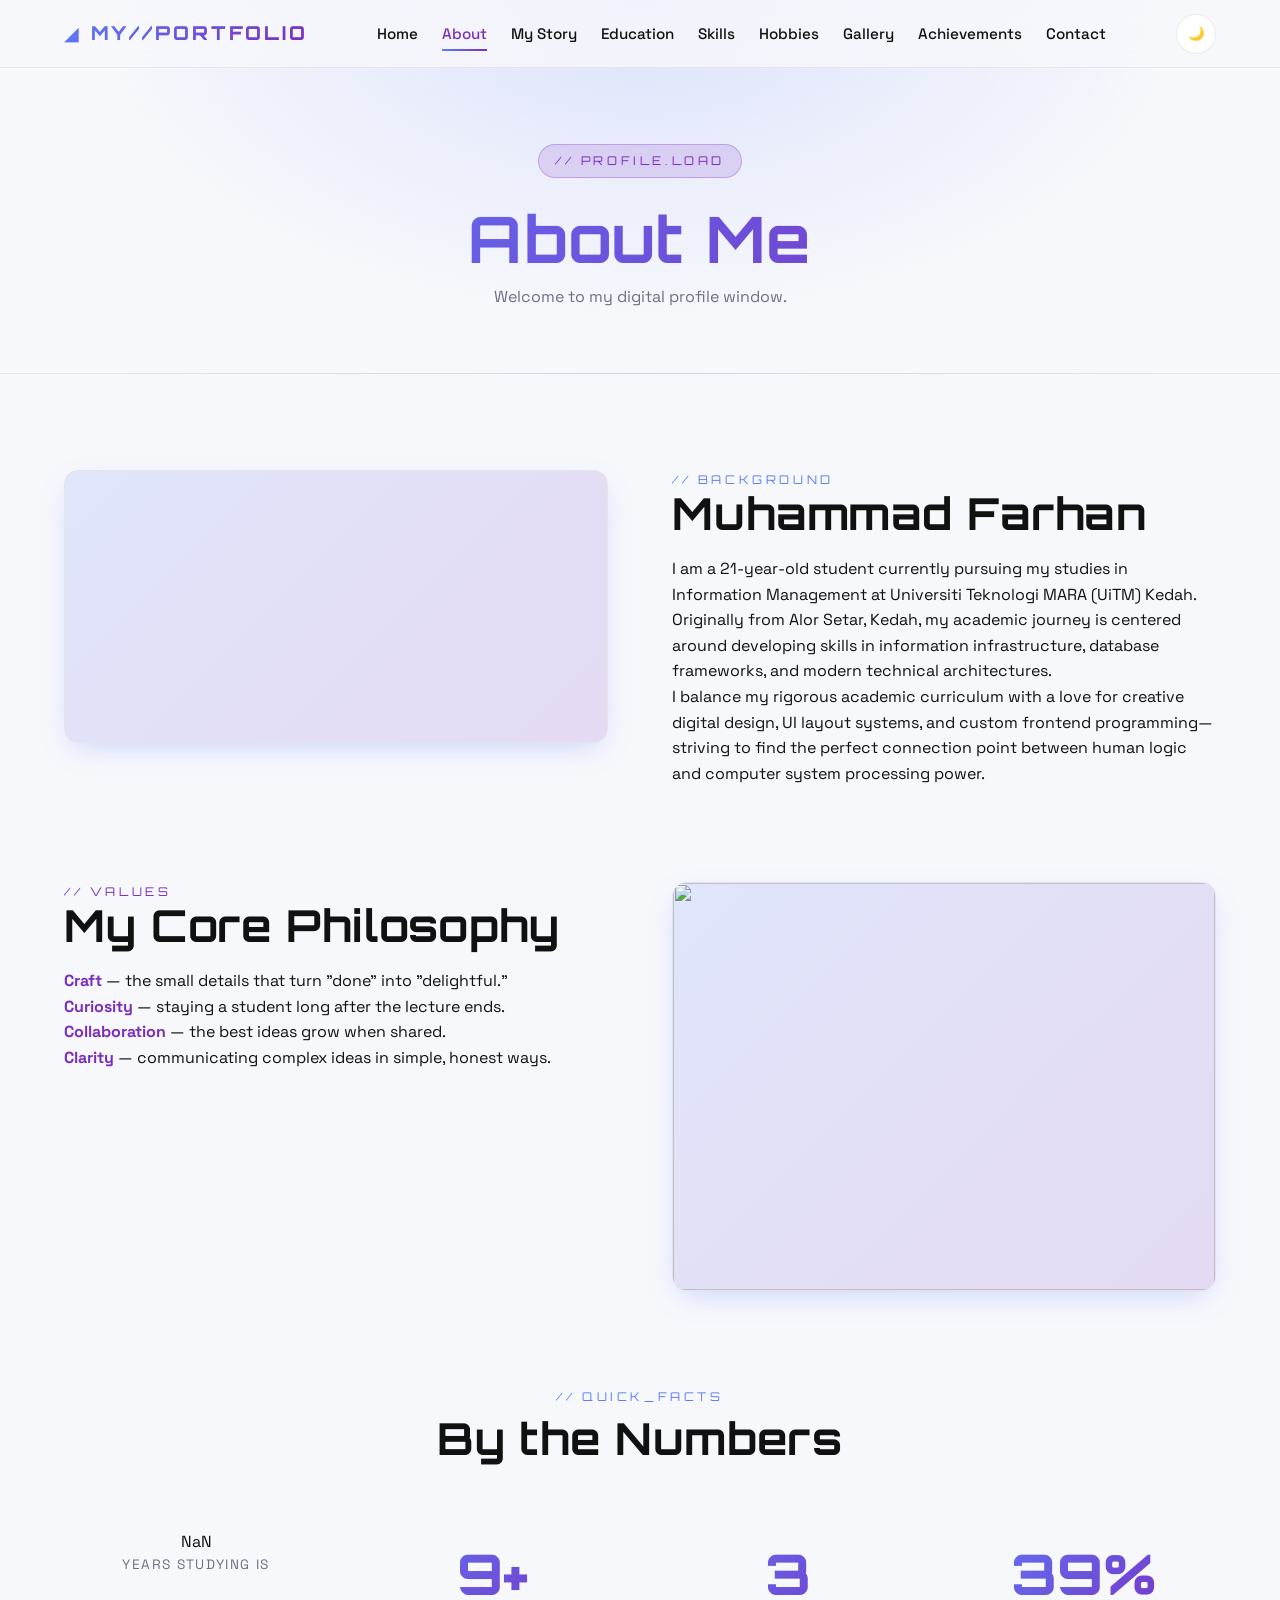
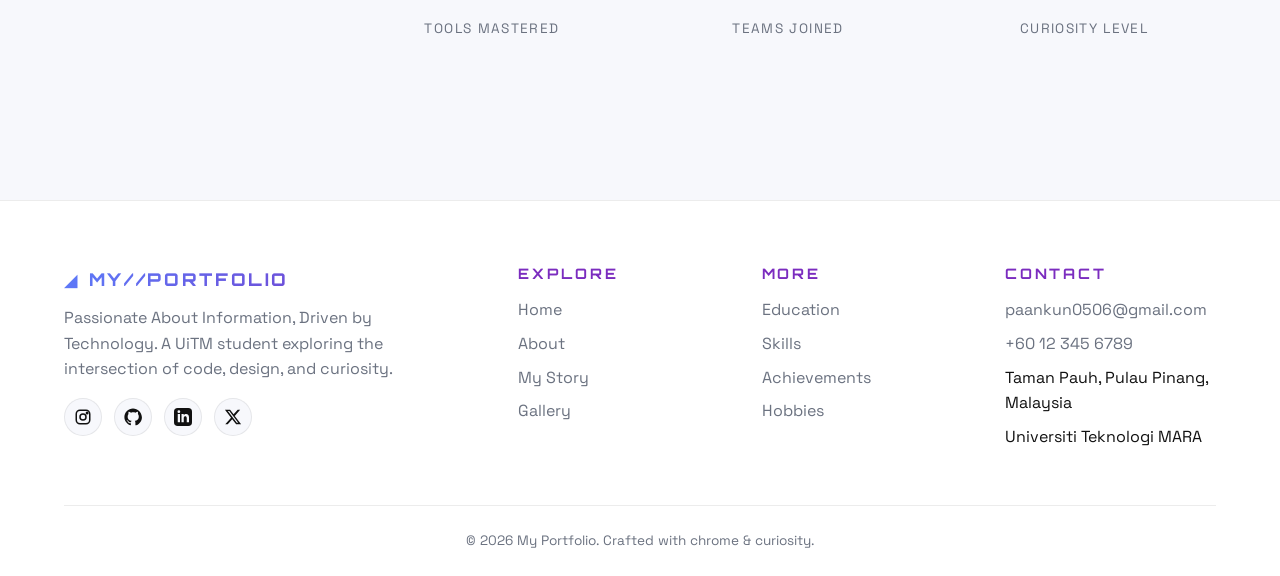
==== about.html @ 1eede8ad "Add files via upload update" ====
<!DOCTYPE html>
<html lang="en">
<head>
  <meta charset="UTF-8" />
  <meta name="viewport" content="width=device-width, initial-scale=1.0" />
  <meta name="description" content="About me — UiTM Information Systems student and creative technologist." />
  <meta property="og:title" content="About — My Portfolio" />
  <meta property="og:description" content="Learn more about my background, philosophy, and what drives me." />
  <title>About Me — My Portfolio</title>
  <link rel="preconnect" href="https://fonts.googleapis.com" />
  <link rel="preconnect" href="https://fonts.gstatic.com" crossorigin />
  <link href="https://fonts.googleapis.com/css2?family=Orbitron:wght@500;700;800&family=Space+Grotesk:wght@300;400;500;600;700&display=swap" rel="stylesheet" />
  <link rel="stylesheet" href="assets/styles.css" />
  <script defer src="assets/partials.js"></script>
  <script defer src="assets/script.js"></script>
</head>
<body>
  <div id="nav-mount"></div>

  <main>
    <header class="page-hero">
      <div class="hero-eyebrow reveal">// PROFILE.LOAD</div>
      <h1 class="glitch reveal" data-delay="100">About Me</h1>
      <p class="reveal" data-delay="200">Welcome to my digital profile window.</p>
    </header>

    <section>
      <div class="container">
        <div class="split">
          <div class="split-media reveal chrome-sweep">
            <video id="local-video" autoplay muted loop playsinline poster="https://picsum.photos/seed/y2kabout/600/400" style="width:100%; height:100%; object-fit:cover; display:block;">
              <source src="C:\Users\Farhan\Downloads\paan portfolio\photo\WhatsApp Video 2026-06-11 at 4.48.55 PM.mp4" />
              Your browser does not support the video tag.
            </video>
          </div>
          
          <div class="split-body reveal" data-delay="150">
            <div class="eyebrow" style="color:var(--accent-1); font-family:var(--font-head); letter-spacing:0.3em; font-size:0.75rem">// BACKGROUND</div>
            <h2>Muhammad Farhan</h2>
            <p>I am a 21-year-old student currently pursuing my studies in Information Management at Universiti Teknologi MARA (UiTM) Kedah. Originally from Alor Setar, Kedah, my academic journey is centered around developing skills in information infrastructure, database frameworks, and modern technical architectures.</p>
            <p>I balance my rigorous academic curriculum with a love for creative digital design, UI layout systems, and custom frontend programming—striving to find the perfect connection point between human logic and computer system processing power.</p>
          </div>
        </div>
      </div>
    </section>

    <section style="padding-top:0">
      <div class="container">
        <div class="split reverse">
          <div class="split-media reveal chrome-sweep">
            <img src="C:\Users\Farhan\Downloads\paan portfolio\photo\WhatsApp Image 2026-06-11 at 1.41.44 AM.jpeg" />
          </div>
          <div class="split-body reveal" data-delay="150">
            <div class="eyebrow" style="color:var(--accent-2); font-family:var(--font-head); letter-spacing:0.3em; font-size:0.75rem">// VALUES</div>
            <h2>My Core Philosophy</h2>
            <p><strong style="color:var(--accent-2)">Craft</strong> — the small details that turn "done" into "delightful."</p>
            <p><strong style="color:var(--accent-2)">Curiosity</strong> — staying a student long after the lecture ends.</p>
            <p><strong style="color:var(--accent-2)">Collaboration</strong> — the best ideas grow when shared.</p>
            <p><strong style="color:var(--accent-2)">Clarity</strong> — communicating complex ideas in simple, honest ways.</p>
          </div>
        </div>
      </div>
    </section>

    <section style="padding-top:0">
      <div class="container">
        <div class="section-head reveal">
          <div class="eyebrow">// QUICK_FACTS</div>
          <h2 class="chrome-sweep">By the Numbers</h2>
        </div>
        <div class="stats">
          <div class="reveal"><div class=\"stat-num\" data-count=\"3\">0</div><div class="stat-label">Years Studying IS</div></div>
          <div class="reveal" data-delay="100"><div class="stat-num" data-count="25" data-suffix="+">0</div><div class="stat-label">Tools Mastered</div></div>
          <div class="reveal" data-delay="200"><div class="stat-num" data-count="8">0</div><div class="stat-label">Teams Joined</div></div>
          <div class="reveal" data-delay="300"><div class="stat-num" data-count="100" data-suffix="%">0</div><div class="stat-label">Curiosity Level</div></div>
        </div>
      </div>
    </section>
  </main>

  <div id="footer-mount"></div>

  <script>
    document.addEventListener("DOMContentLoaded", function() {
      var video = document.getElementById('local-video');
      if (video) {
        var observer = new IntersectionObserver(function(entries) {
          entries.forEach(function(entry) {
            if (entry.isIntersecting) {
              video.play().catch(function(error) {
                console.log("Autoplay was prevented:", error);
              });
            } else {
              video.pause();
            }
          });
        }, { threshold: 0.1 });
        observer.observe(video);
      }
    });
  </script>
</body>
</html>
---- assets/styles.css ----
/* =========================================================
   Y2K Retro Future Portfolio — Global Styles
   ========================================================= */
:root {
  --primary: #D9D9D9;       /* Chrome Silver */
  --accent-1: #5C7CFA;      /* Electric Blue */
  --accent-2: #7B2CBF;      /* Future Purple */
  --bg: #F7F8FC;
  --text: #111111;
  --secondary: #A8B2D1;
  --muted: #6b7280;
  --card: #ffffff;
  --border: rgba(17,17,17,0.08);
  --chrome: linear-gradient(180deg, #ffffff 0%, #D9D9D9 45%, #A8B2D1 55%, #ffffff 100%);
  --grad-accent: linear-gradient(135deg, #5C7CFA 0%, #7B2CBF 100%);
  --shadow-soft: 0 10px 30px -10px rgba(92,124,250,0.35);
  --shadow-glow: 0 0 40px rgba(123,44,191,0.35);
  --radius: 14px;
  --container: 1200px;
  --font-head: 'Orbitron', 'Space Grotesk', system-ui, sans-serif;
  --font-body: 'Space Grotesk', system-ui, sans-serif;
}

[data-theme="dark"] {
  --bg: #0a0b14;
  --text: #f3f4ff;
  --card: #131524;
  --primary: #2a2d44;
  --secondary: #4a5283;
  --muted: #9aa3c7;
  --border: rgba(255,255,255,0.08);
  --chrome: linear-gradient(180deg, #2a2d44 0%, #4a5283 50%, #2a2d44 100%);
  --shadow-soft: 0 10px 30px -10px rgba(92,124,250,0.5);
}

* { box-sizing: border-box; margin: 0; padding: 0; }
html { scroll-behavior: smooth; }
body {
  font-family: var(--font-body);
  background: var(--bg);
  color: var(--text);
  line-height: 1.6;
  overflow-x: hidden;
  transition: background 0.3s ease, color 0.3s ease;
}

h1, h2, h3, h4 { font-family: var(--font-head); letter-spacing: 0.02em; line-height: 1.15; }
h1 { font-size: clamp(2rem, 5vw, 4rem); }
h2 { font-size: clamp(1.75rem, 4vw, 2.75rem); margin-bottom: 1rem; }
h3 { font-size: 1.35rem; margin-bottom: 0.5rem; }
p { color: var(--text); }
a { color: var(--accent-1); text-decoration: none; transition: color 0.2s; }
a:hover { color: var(--accent-2); }
img { max-width: 100%; display: block; }

.container { max-width: var(--container); margin: 0 auto; padding: 0 1.5rem; }

/* ============ Preloader ============ */
.preloader {
  position: fixed; inset: 0; background: var(--bg); z-index: 9999;
  display: grid; place-items: center; transition: opacity 0.6s ease, visibility 0.6s ease;
}
.preloader.hidden { opacity: 0; visibility: hidden; }
.loader-ring {
  width: 80px; height: 80px; border-radius: 50%;
  border: 4px solid var(--primary);
  border-top-color: var(--accent-2);
  border-right-color: var(--accent-1);
  animation: spin 1s linear infinite;
  box-shadow: var(--shadow-glow);
}
.loader-text {
  position: absolute; margin-top: 140px;
  font-family: var(--font-head); letter-spacing: 0.3em;
  color: var(--accent-2); font-size: 0.85rem;
  animation: pulse 1.4s ease-in-out infinite;
}
@keyframes spin { to { transform: rotate(360deg); } }
@keyframes pulse { 50% { opacity: 0.4; } }

/* ============ Navigation ============ */
.navbar {
  position: fixed; top: 0; left: 0; right: 0; z-index: 100;
  background: color-mix(in srgb, var(--bg) 80%, transparent);
  backdrop-filter: blur(14px);
  border-bottom: 1px solid var(--border);
  transition: all 0.3s ease;
}
.nav-inner {
  max-width: var(--container); margin: 0 auto;
  display: flex; align-items: center; justify-content: space-between;
  padding: 0.85rem 1.5rem;
}
.brand {
  font-family: var(--font-head); font-weight: 800; font-size: 1.2rem;
  letter-spacing: 0.15em; text-transform: uppercase;
  background: var(--grad-accent); -webkit-background-clip: text;
  background-clip: text; color: transparent;
}
.nav-links { display: flex; gap: 1.5rem; list-style: none; align-items: center; }
.nav-links a {
  color: var(--text); font-weight: 500; font-size: 0.95rem;
  position: relative; padding: 0.25rem 0;
}
.nav-links a::after {
  content: ''; position: absolute; bottom: -4px; left: 0;
  width: 0; height: 2px; background: var(--grad-accent);
  transition: width 0.3s ease;
}
.nav-links a:hover::after, .nav-links a.active::after { width: 100%; }
.nav-links a.active { color: var(--accent-2); }

.nav-tools { display: flex; gap: 0.5rem; align-items: center; }
.theme-toggle, .hamburger {
  background: var(--card); border: 1px solid var(--border);
  width: 40px; height: 40px; border-radius: 50%;
  display: grid; place-items: center; cursor: pointer;
  color: var(--text); transition: all 0.2s;
}
.theme-toggle:hover { box-shadow: var(--shadow-soft); transform: translateY(-2px); }
.hamburger { display: none; }
.hamburger span {
  display: block; width: 20px; height: 2px; background: var(--text);
  margin: 3px 0; transition: 0.3s;
}
.hamburger.open span:nth-child(1) { transform: rotate(45deg) translate(4px, 5px); }
.hamburger.open span:nth-child(2) { opacity: 0; }
.hamburger.open span:nth-child(3) { transform: rotate(-45deg) translate(4px, -5px); }

@media (max-width: 860px) {
  .hamburger { display: block; }
  .nav-links {
    position: fixed; top: 64px; right: 0; bottom: 0; width: 75%; max-width: 320px;
    flex-direction: column; align-items: flex-start; padding: 2rem 1.5rem;
    background: var(--card); border-left: 1px solid var(--border);
    transform: translateX(100%); transition: transform 0.35s ease;
  }
  .nav-links.open { transform: translateX(0); }
}

/* ============ Buttons ============ */
.btn {
  display: inline-flex; align-items: center; gap: 0.5rem;
  padding: 0.85rem 1.6rem; border-radius: 999px;
  font-family: var(--font-head); font-weight: 600; font-size: 0.9rem;
  letter-spacing: 0.1em; text-transform: uppercase; cursor: pointer;
  border: none; transition: all 0.25s ease; text-decoration: none;
}
.btn-primary {
  background: var(--grad-accent); color: #fff;
  box-shadow: var(--shadow-soft);
}
.btn-primary:hover { transform: translateY(-3px); box-shadow: var(--shadow-glow); color: #fff; }
.btn-ghost {
  background: transparent; color: var(--text);
  border: 1px solid var(--secondary);
}
.btn-ghost:hover { border-color: var(--accent-2); color: var(--accent-2); }

/* ============ Hero ============ */
.hero {
  position: relative; min-height: 100vh; display: grid; place-items: center;
  overflow: hidden; padding: 6rem 1.5rem 3rem;
}
.hero-bg {
  position: absolute; inset: 0; z-index: 0; overflow: hidden;
  background: radial-gradient(ellipse at top, rgba(92,124,250,0.25), transparent 60%),
              radial-gradient(ellipse at bottom, rgba(123,44,191,0.25), transparent 60%),
              var(--bg);
}
.hero-bg video {
  width: 100%; height: 100%; object-fit: cover; opacity: 0.45;
  mix-blend-mode: luminosity;
}
.hero-bg::after {
  content: ''; position: absolute; inset: 0;
  background:
    repeating-linear-gradient(0deg, rgba(255,255,255,0.03) 0 1px, transparent 1px 3px),
    linear-gradient(180deg, transparent 60%, var(--bg) 100%);
  pointer-events: none;
}
.hero-content {
  position: relative; z-index: 1; text-align: center; max-width: 900px;
}
.hero-eyebrow {
  display: inline-block; padding: 0.4rem 1rem; border-radius: 999px;
  background: color-mix(in srgb, var(--accent-2) 15%, transparent);
  color: var(--accent-2); font-family: var(--font-head);
  letter-spacing: 0.3em; font-size: 0.75rem; text-transform: uppercase;
  border: 1px solid color-mix(in srgb, var(--accent-2) 30%, transparent);
  margin-bottom: 1.5rem;
}
.hero h1 {
  background: linear-gradient(180deg, var(--text) 0%, var(--accent-2) 100%);
  -webkit-background-clip: text; background-clip: text; color: transparent;
  margin-bottom: 1rem;
}
.hero .tagline {
  font-size: clamp(1rem, 2vw, 1.25rem); color: var(--muted);
  margin-bottom: 2rem;
}
.hero-cta { display: flex; gap: 1rem; justify-content: center; flex-wrap: wrap; }

/* ============ Sections ============ */
section { padding: 6rem 0; }
.section-head { text-align: center; margin-bottom: 4rem; }
.section-head .eyebrow {
  font-family: var(--font-head); letter-spacing: 0.3em; font-size: 0.75rem;
  text-transform: uppercase; color: var(--accent-1); margin-bottom: 0.5rem;
}
.section-head p { color: var(--muted); max-width: 640px; margin: 0.5rem auto 0; }

/* Alternating split sections */
.split {
  display: grid; grid-template-columns: 1fr 1fr; gap: 4rem; align-items: center;
}
.split.reverse { direction: rtl; }
.split.reverse > * { direction: ltr; }
.split + .split { margin-top: 6rem; }
.split-media {
  border-radius: var(--radius); overflow: hidden;
  border: 1px solid var(--border); box-shadow: var(--shadow-soft);
  position: relative;
}
.split-media::before {
  content: ''; position: absolute; inset: 0; pointer-events: none;
  background: linear-gradient(135deg, rgba(92,124,250,0.15), rgba(123,44,191,0.15));
  mix-blend-mode: overlay;
}
.split-media img { width: 100%; height: 100%; object-fit: cover; aspect-ratio: 4/3; }

/* Native Local HTML5 Video Formatting Rules */
.split-media video {
  width: 100%;
  height: 100%;
  object-fit: cover;
  display: block;
}

@media (max-width: 800px) {
  .split { grid-template-columns: 1fr; gap: 2rem; }
}
@media (min-width: 801px) {
  .split { align-items: flex-start; } /* Smooth alignment tracking alongside portrait heights */
}

/* ============ Cards ============ */
.cards {
  display: grid; grid-template-columns: repeat(auto-fit, minmax(260px, 1fr));
  gap: 1.5rem;
}
.card {
  background: var(--card); border: 1px solid var(--border);
  border-radius: var(--radius); padding: 1.75rem;
  transition: transform 0.3s, box-shadow 0.3s, border-color 0.3s;
  position: relative; overflow: hidden;
}
.card::before {
  content: ''; position: absolute; top: 0; left: 0; right: 0; height: 3px;
  background: var(--grad-accent); opacity: 0; transition: opacity 0.3s;
}
.card:hover { transform: translateY(-6px); box-shadow: var(--shadow-soft); border-color: transparent; }
.card:hover::before { opacity: 1; }
.card-icon {
  width: 48px; height: 48px; border-radius: 12px;
  background: var(--grad-accent); display: grid; place-items: center;
  color: #fff; margin-bottom: 1rem; font-family: var(--font-head); font-weight: 700;
}
.card h3 { margin-bottom: 0.5rem; }
.card p { color: var(--muted); font-size: 0.95rem; }

/* ============ Skill bars ============ */
.skill-row { margin-bottom: 1.25rem; }
.skill-label { display: flex; justify-content: space-between; margin-bottom: 0.4rem; font-weight: 600; }
.skill-bar { height: 10px; background: var(--primary); border-radius: 999px; overflow: hidden; }
.skill-fill {
  height: 100%; background: var(--grad-accent); width: 0;
  transition: width 1.2s cubic-bezier(0.2, 0.8, 0.2, 1);
}

/* ============ Stats ============ */
.stats {
  display: grid; grid-template-columns: repeat(auto-fit, minmax(180px, 1fr));
  gap: 2rem; text-align: center;
}
.stat-num {
  font-family: var(--font-head); font-size: clamp(2.5rem, 5vw, 3.5rem);
  background: var(--grad-accent); -webkit-background-clip: text;
  background-clip: text; color: transparent; font-weight: 800;
}
.stat-label { color: var(--muted); letter-spacing: 0.1em; font-size: 0.85rem; text-transform: uppercase; }

/* ============ Gallery ============ */
.gallery-grid {
  display: grid; grid-template-columns: repeat(auto-fit, minmax(240px, 1fr));
  gap: 1rem;
}
.gallery-item {
  position: relative; overflow: hidden; border-radius: var(--radius);
  aspect-ratio: 1; cursor: pointer; border: 1px solid var(--border);
}
.gallery-item img { width: 100%; height: 100%; object-fit: cover; transition: transform 0.5s ease; }
.gallery-item::after {
  content: ''; position: absolute; inset: 0;
  background: linear-gradient(180deg, transparent 50%, rgba(123,44,191,0.6));
  opacity: 0; transition: opacity 0.3s;
}
.gallery-item:hover img { transform: scale(1.08); }
.gallery-item:hover::after { opacity: 1; }

/* Lightbox */
.lightbox {
  position: fixed; inset: 0; background: rgba(0,0,0,0.92); z-index: 1000;
  display: none; place-items: center; padding: 2rem;
}
.lightbox.open { display: grid; }
.lightbox img { max-width: 90vw; max-height: 85vh; border-radius: 12px; box-shadow: var(--shadow-glow); }
.lightbox-close {
  position: absolute; top: 1.5rem; right: 1.5rem;
  background: var(--accent-2); color: #fff; border: none; cursor: pointer;
  width: 44px; height: 44px; border-radius: 50%; font-size: 1.2rem;
}

/* ============ Carousel ============ */
.carousel {
  position: relative; overflow: hidden; border-radius: var(--radius);
  border: 1px solid var(--border); background: var(--card);
}
.carousel-track { display: flex; transition: transform 0.6s cubic-bezier(0.2,0.8,0.2,1); }
.carousel-slide {
  min-width: 100%; padding: 3rem 2rem; text-align: center;
}
.carousel-slide blockquote {
  font-size: 1.15rem; font-style: italic; color: var(--text);
  max-width: 700px; margin: 0 auto 1rem;
}
.carousel-slide cite {
  font-family: var(--font-head); font-style: normal;
  color: var(--accent-2); letter-spacing: 0.1em; font-size: 0.85rem;
}
.carousel-dots { display: flex; justify-content: center; gap: 0.5rem; padding: 1rem 0 1.5rem; }
.carousel-dots button {
  width: 10px; height: 10px; border-radius: 50%; border: none;
  background: var(--primary); cursor: pointer; transition: all 0.3s;
}
.carousel-dots button.active { background: var(--accent-2); width: 28px; border-radius: 999px; }

/* ============ Timeline (Education / Story) ============ */
.timeline { position: relative; padding-left: 2rem; }
.timeline::before {
  content: ''; position: absolute; left: 8px; top: 0; bottom: 0;
  width: 2px; background: var(--grad-accent);
}
.timeline-item { position: relative; padding-bottom: 2.5rem; }
.timeline-item::before {
  content: ''; position: absolute; left: -1.6rem; top: 4px;
  width: 16px; height: 16px; border-radius: 50%;
  background: var(--bg); border: 3px solid var(--accent-2);
  box-shadow: 0 0 0 4px color-mix(in srgb, var(--accent-2) 20%, transparent);
}
.timeline-item h4 { font-family: var(--font-head); margin-bottom: 0.25rem; }
.timeline-item .date { color: var(--accent-1); font-size: 0.85rem; letter-spacing: 0.1em; }
.timeline-item p { color: var(--muted); margin-top: 0.5rem; }

/* ============ Form ============ */
.form { display: grid; gap: 1rem; max-width: 600px; margin: 0 auto; }
.form input, .form textarea {
  width: 100%; padding: 0.9rem 1rem; border-radius: 10px;
  border: 1px solid var(--border); background: var(--card);
  color: var(--text); font-family: var(--font-body); font-size: 1rem;
  transition: border-color 0.2s, box-shadow 0.2s;
}
.form input:focus, .form textarea:focus {
  outline: none; border-color: var(--accent-1);
  box-shadow: 0 0 0 3px color-mix(in srgb, var(--accent-1) 20%, transparent);
}
.form textarea { min-height: 140px; resize: vertical; }

/* ============ Map ============ */
.map-wrap {
  border-radius: var(--radius); overflow: hidden;
  border: 1px solid var(--border); box-shadow: var(--shadow-soft);
}
.map-wrap iframe { width: 100%; height: 360px; border: 0; display: block; }

/* ============ Footer ============ */
.footer {
  background: var(--card); border-top: 1px solid var(--border);
  padding: 4rem 0 1.5rem; margin-top: 4rem;
}
.footer-grid {
  display: grid; grid-template-columns: 2fr 1fr 1fr 1fr; gap: 2rem;
  margin-bottom: 3rem;
}
@media (max-width: 800px) { .footer-grid { grid-template-columns: 1fr 1fr; } }
@media (max-width: 480px) { .footer-grid { grid-template-columns: 1fr; } }
.footer h4 { font-family: var(--font-head); font-size: 0.9rem; letter-spacing: 0.2em; text-transform: uppercase; margin-bottom: 1rem; color: var(--accent-2); }
.footer ul { list-style: none; }
.footer li { margin-bottom: 0.5rem; }
.footer a { color: var(--muted); }
.footer a:hover { color: var(--accent-1); }
.socials { display: flex; gap: 0.75rem; margin-top: 1rem; }
.socials a {
  width: 38px; height: 38px; border-radius: 50%;
  background: var(--bg); border: 1px solid var(--border);
  display: grid; place-items: center; color: var(--text);
  transition: all 0.25s;
}
.socials a:hover { background: var(--grad-accent); color: #fff; transform: translateY(-3px); border-color: transparent; }
.copyright {
  text-align: center; padding-top: 1.5rem;
  border-top: 1px solid var(--border); color: var(--muted); font-size: 0.85rem;
}

/* ============ Back to top ============ */
.back-top {
  position: fixed; bottom: 1.5rem; right: 1.5rem; z-index: 50;
  width: 48px; height: 48px; border-radius: 50%; border: none; cursor: pointer;
  background: var(--grad-accent); color: #fff; box-shadow: var(--shadow-soft);
  display: grid; place-items: center; opacity: 0; visibility: hidden;
  transition: all 0.3s;
}
.back-top.visible { opacity: 1; visibility: visible; }
.back-top:hover { transform: translateY(-4px); box-shadow: var(--shadow-glow); }

/* ============ Reveal / Glitch animations ============ */
.reveal { opacity: 0; transform: translateY(30px); transition: opacity 0.8s ease, transform 0.8s ease; }
.reveal.visible { opacity: 1; transform: translateY(0); }

.glitch { position: relative; }
.glitch.visible { animation: glitchIn 0.7s steps(3, end); }
@keyframes glitchIn {
  0%   { clip-path: inset(40% 0 60% 0); transform: translateX(-6px); opacity: 0.4; }
  25%  { clip-path: inset(10% 0 80% 0); transform: translateX(6px); }
  50%  { clip-path: inset(70% 0 10% 0); transform: translateX(-3px); opacity: 0.8; }
  75%  { clip-path: inset(20% 0 30% 0); transform: translateX(2px); }
  100% { clip-path: inset(0 0 0 0); transform: translateX(0); opacity: 1; }
}

.chrome-sweep { position: relative; overflow: hidden; }
.chrome-sweep::after {
  content: ''; position: absolute; top: 0; left: -75%; width: 50%; height: 100%;
  background: linear-gradient(120deg, transparent, rgba(255,255,255,0.55), transparent);
  transform: skewX(-20deg); pointer-events: none;
}
.chrome-sweep.visible::after { animation: sweep 1.2s ease forwards; }
@keyframes sweep { to { left: 130%; } }

/* Parallax */
.parallax {
  background-attachment: fixed; background-position: center;
  background-size: cover; background-repeat: no-repeat;
}
@media (max-width: 800px) { .parallax { background-attachment: scroll; } }

/* Inner page hero (smaller) */
.page-hero {
  padding: 9rem 1.5rem 4rem; text-align: center;
  background: radial-gradient(ellipse at top, rgba(92,124,250,0.18), transparent 60%), var(--bg);
  border-bottom: 1px solid var(--border);
}
.page-hero h1 {
  background: var(--grad-accent); -webkit-background-clip: text;
  background-clip: text; color: transparent; margin-bottom: 0.5rem;
}
.page-hero p { color: var(--muted); max-width: 640px; margin: 0 auto; }

/* Subtle scanline background overlay for Y2K feel */
.scanlines { position: relative; }
.scanlines::before {
  content: ''; position: absolute; inset: 0; pointer-events: none;
  background: repeating-linear-gradient(0deg, rgba(0,0,0,0.02) 0 2px, transparent 2px 4px);
}

/* Utility */
.text-center { text-align: center; }
.mt-4 { margin-top: 2rem; }
.mb-4 { margin-bottom: 2rem; }
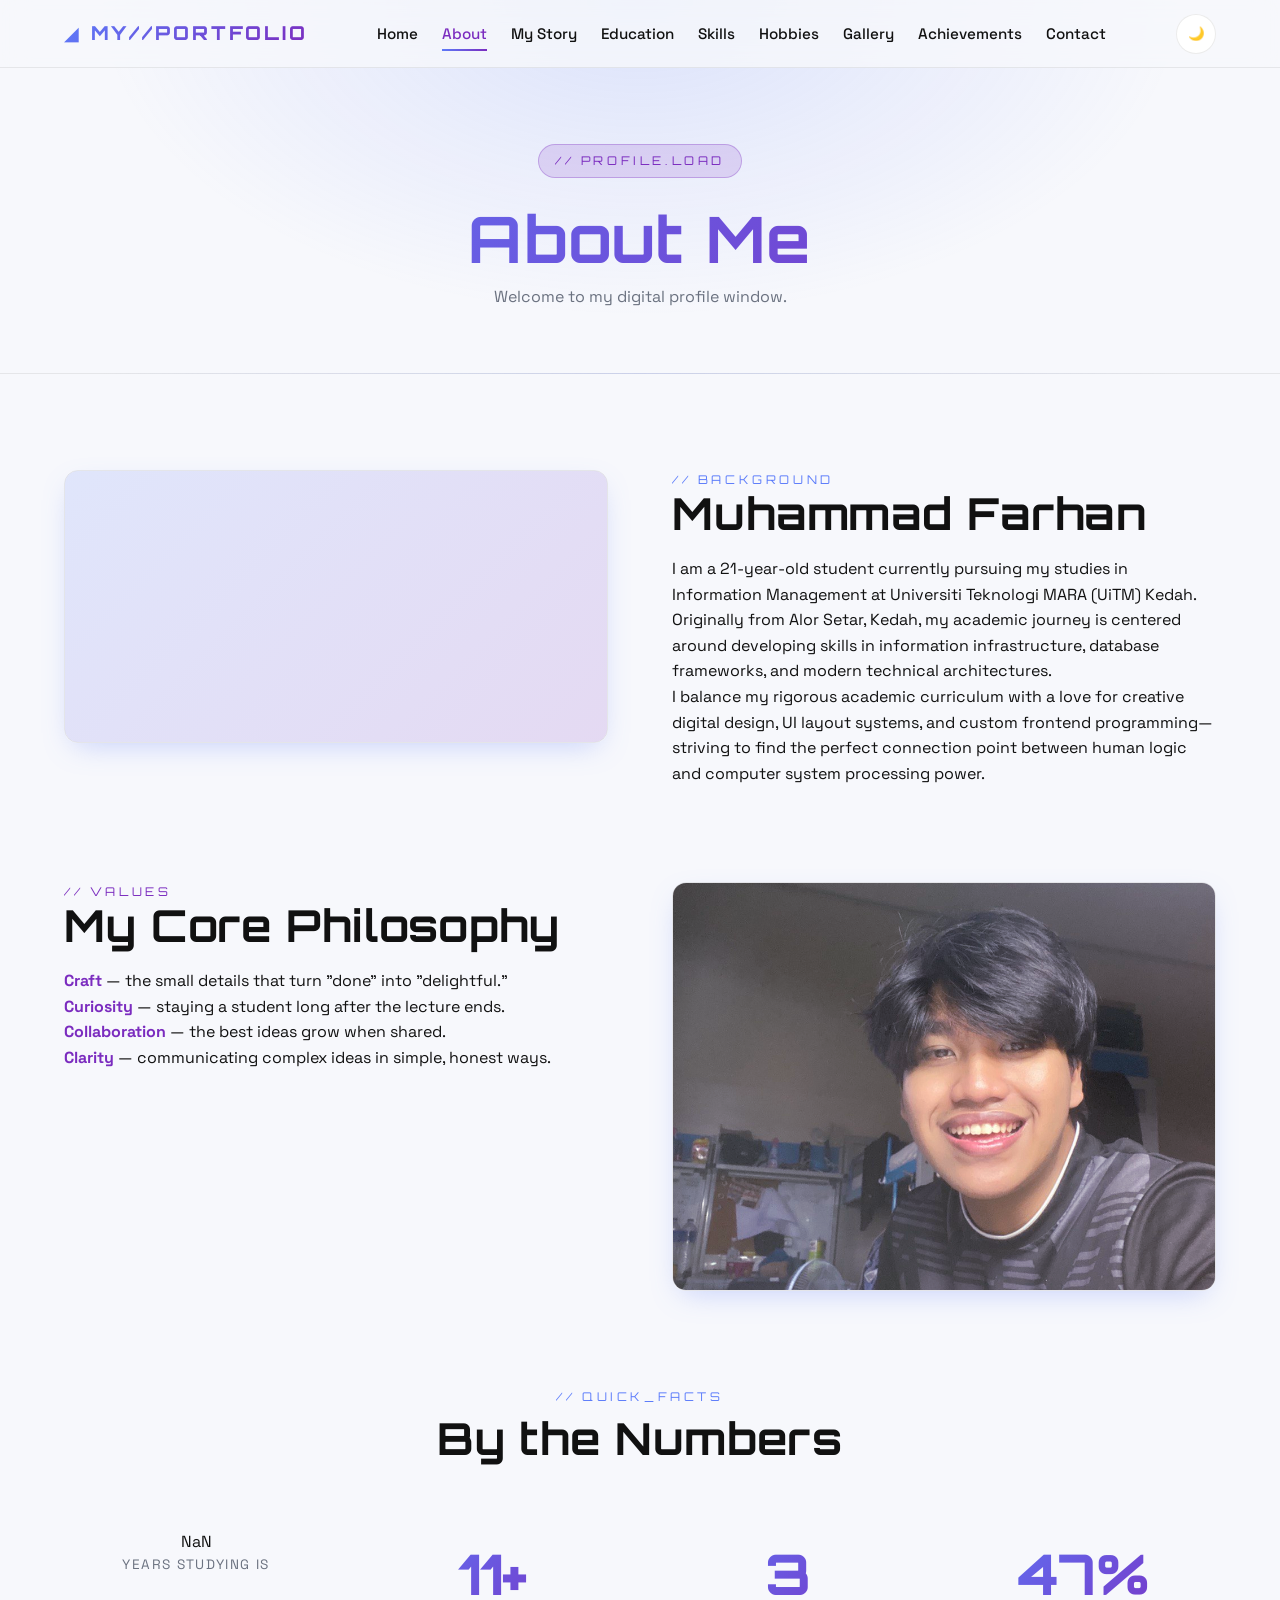
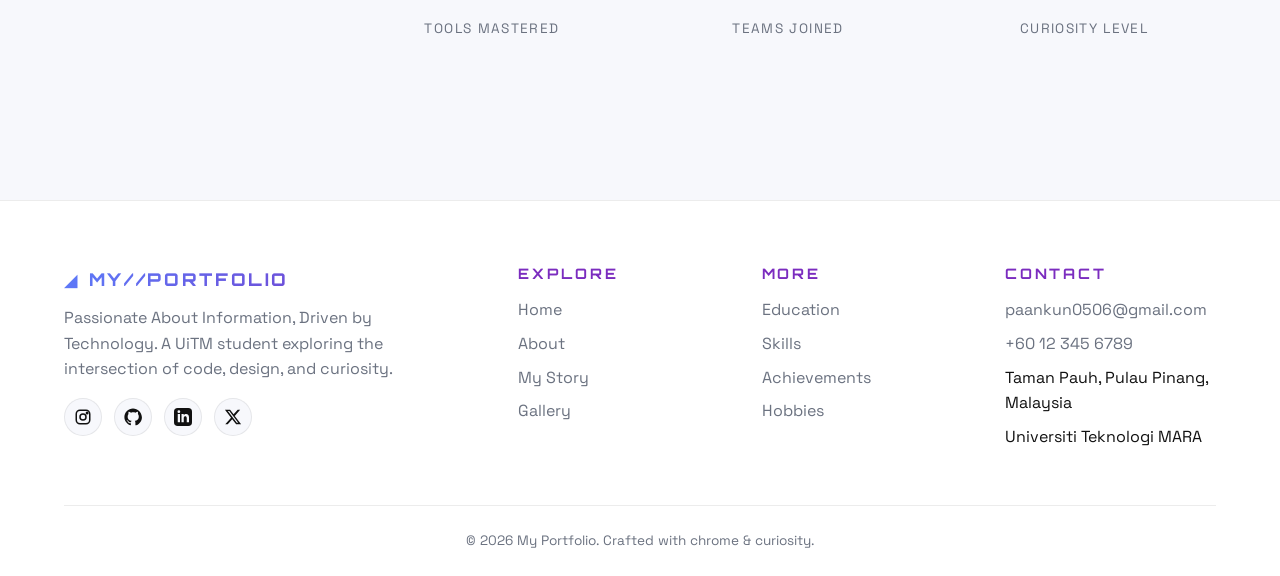
==== commit 1e5be893: "Update about.html" ====
--- a/about.html
+++ b/about.html
@@ -29,7 +29,7 @@
         <div class="split">
           <div class="split-media reveal chrome-sweep">
             <video id="local-video" autoplay muted loop playsinline poster="https://picsum.photos/seed/y2kabout/600/400" style="width:100%; height:100%; object-fit:cover; display:block;">
-              <source src="C:\Users\Farhan\Downloads\paan portfolio\photo\WhatsApp Video 2026-06-11 at 4.48.55 PM.mp4" />
+              <source src=WhatsApp Video 2026-06-11 at 4.48.55 PM.mp4" />
               Your browser does not support the video tag.
             </video>
           </div>
@@ -48,7 +48,7 @@
       <div class="container">
         <div class="split reverse">
           <div class="split-media reveal chrome-sweep">
-            <img src="C:\Users\Farhan\Downloads\paan portfolio\photo\WhatsApp Image 2026-06-11 at 1.41.44 AM.jpeg" />
+            <img src="photo\WhatsApp Image 2026-06-11 at 1.41.44 AM.jpeg" />
           </div>
           <div class="split-body reveal" data-delay="150">
             <div class="eyebrow" style="color:var(--accent-2); font-family:var(--font-head); letter-spacing:0.3em; font-size:0.75rem">// VALUES</div>
@@ -100,4 +100,4 @@
     });
   </script>
 </body>
-</html>+</html>
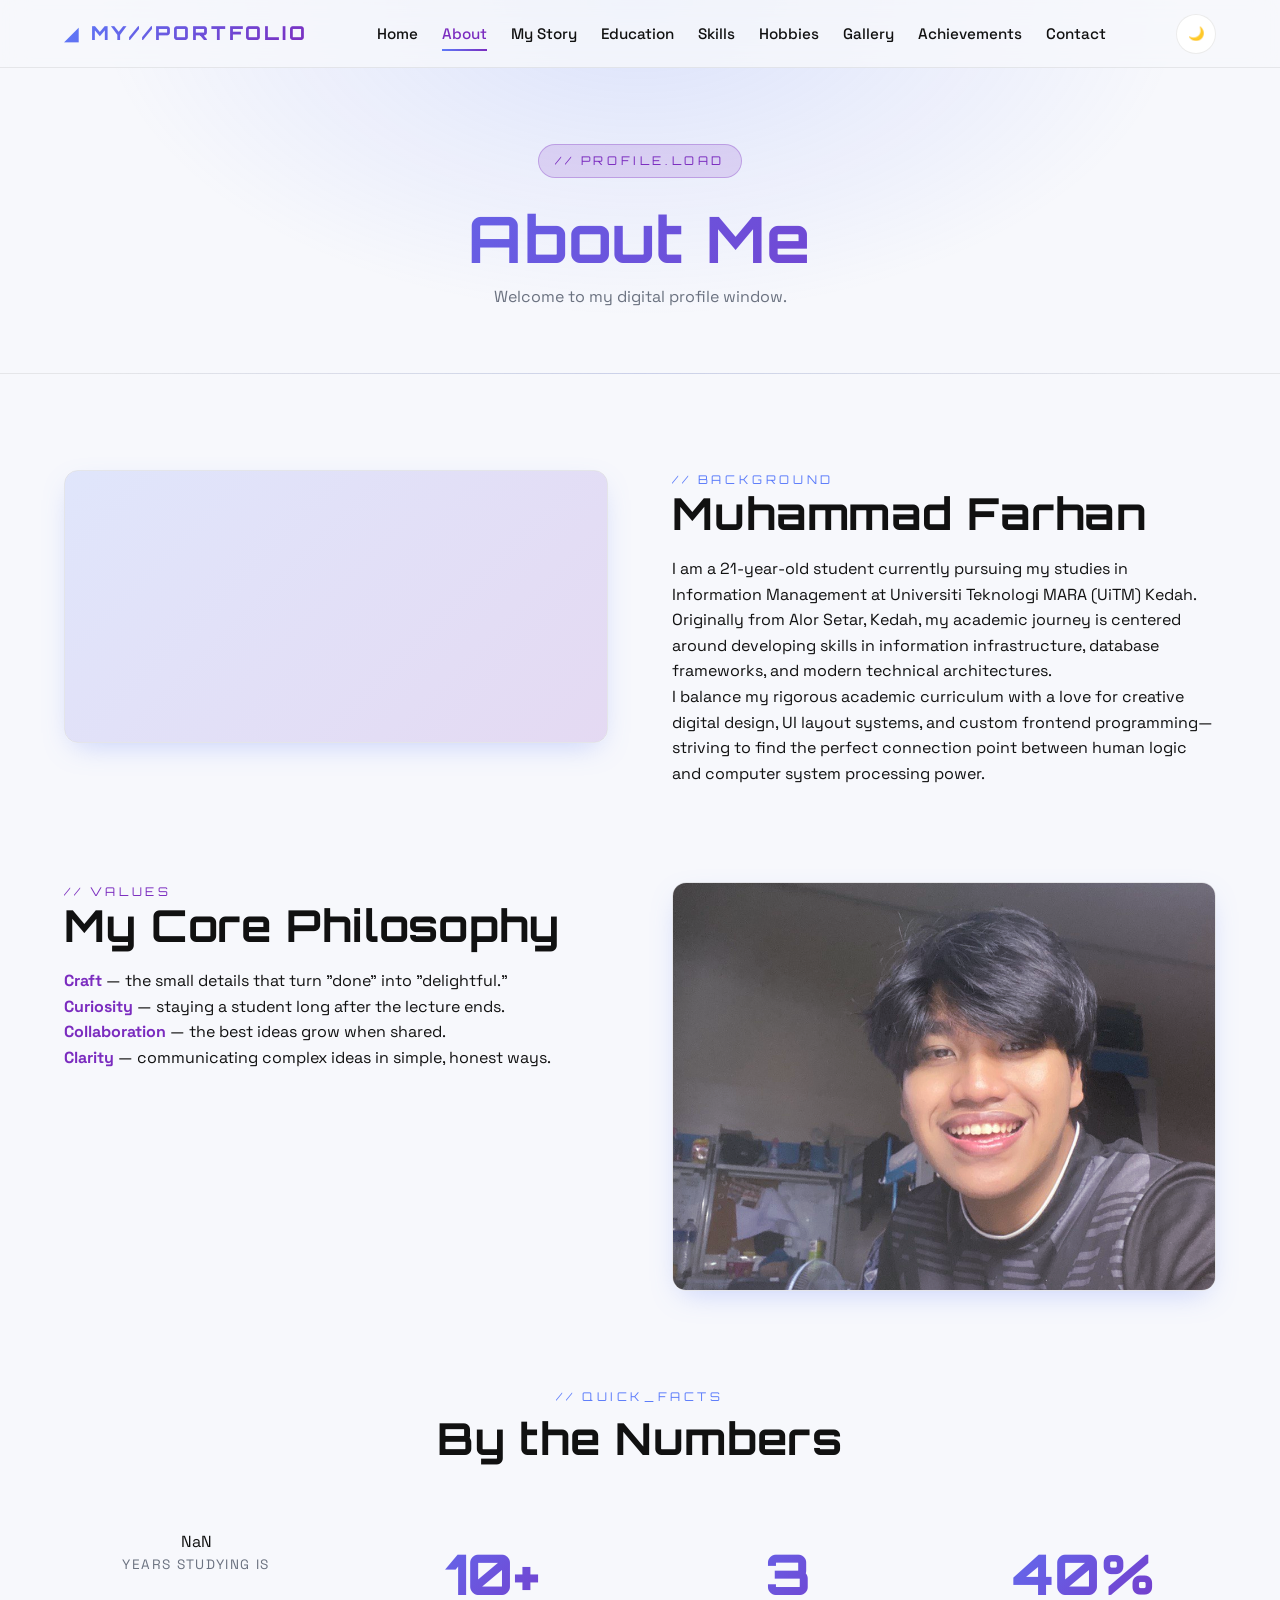
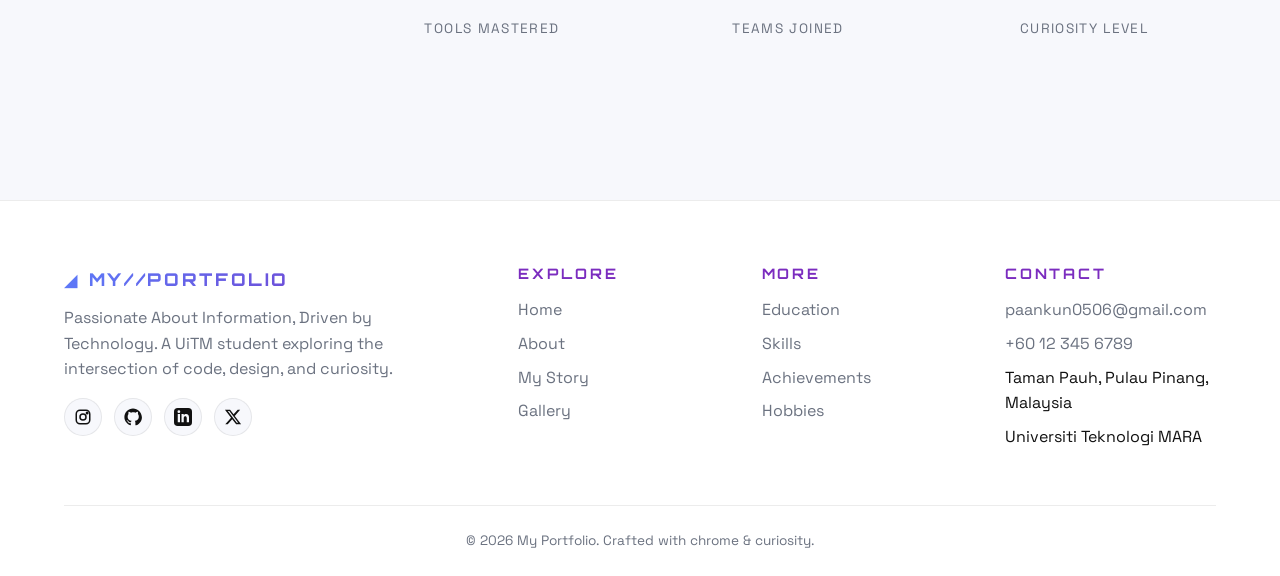
==== commit 503940ee: "Update about.html" ====
--- a/about.html
+++ b/about.html
@@ -28,8 +28,8 @@
       <div class="container">
         <div class="split">
           <div class="split-media reveal chrome-sweep">
-            <video id="local-video" autoplay muted loop playsinline poster="https://picsum.photos/seed/y2kabout/600/400" style="width:100%; height:100%; object-fit:cover; display:block;">
-              <source src=WhatsApp Video 2026-06-11 at 4.48.55 PM.mp4" />
+            <video id="local-video" autoplay muted loop playsinline posterphoto\WhatsApp Video 2026-06-11 at 4.48.55 PM.mp4" style="width:100%; height:100%; object-fit:cover; display:block;">
+              <source src=photo\WhatsApp Video 2026-06-11 at 4.48.55 PM.mp4" />
               Your browser does not support the video tag.
             </video>
           </div>
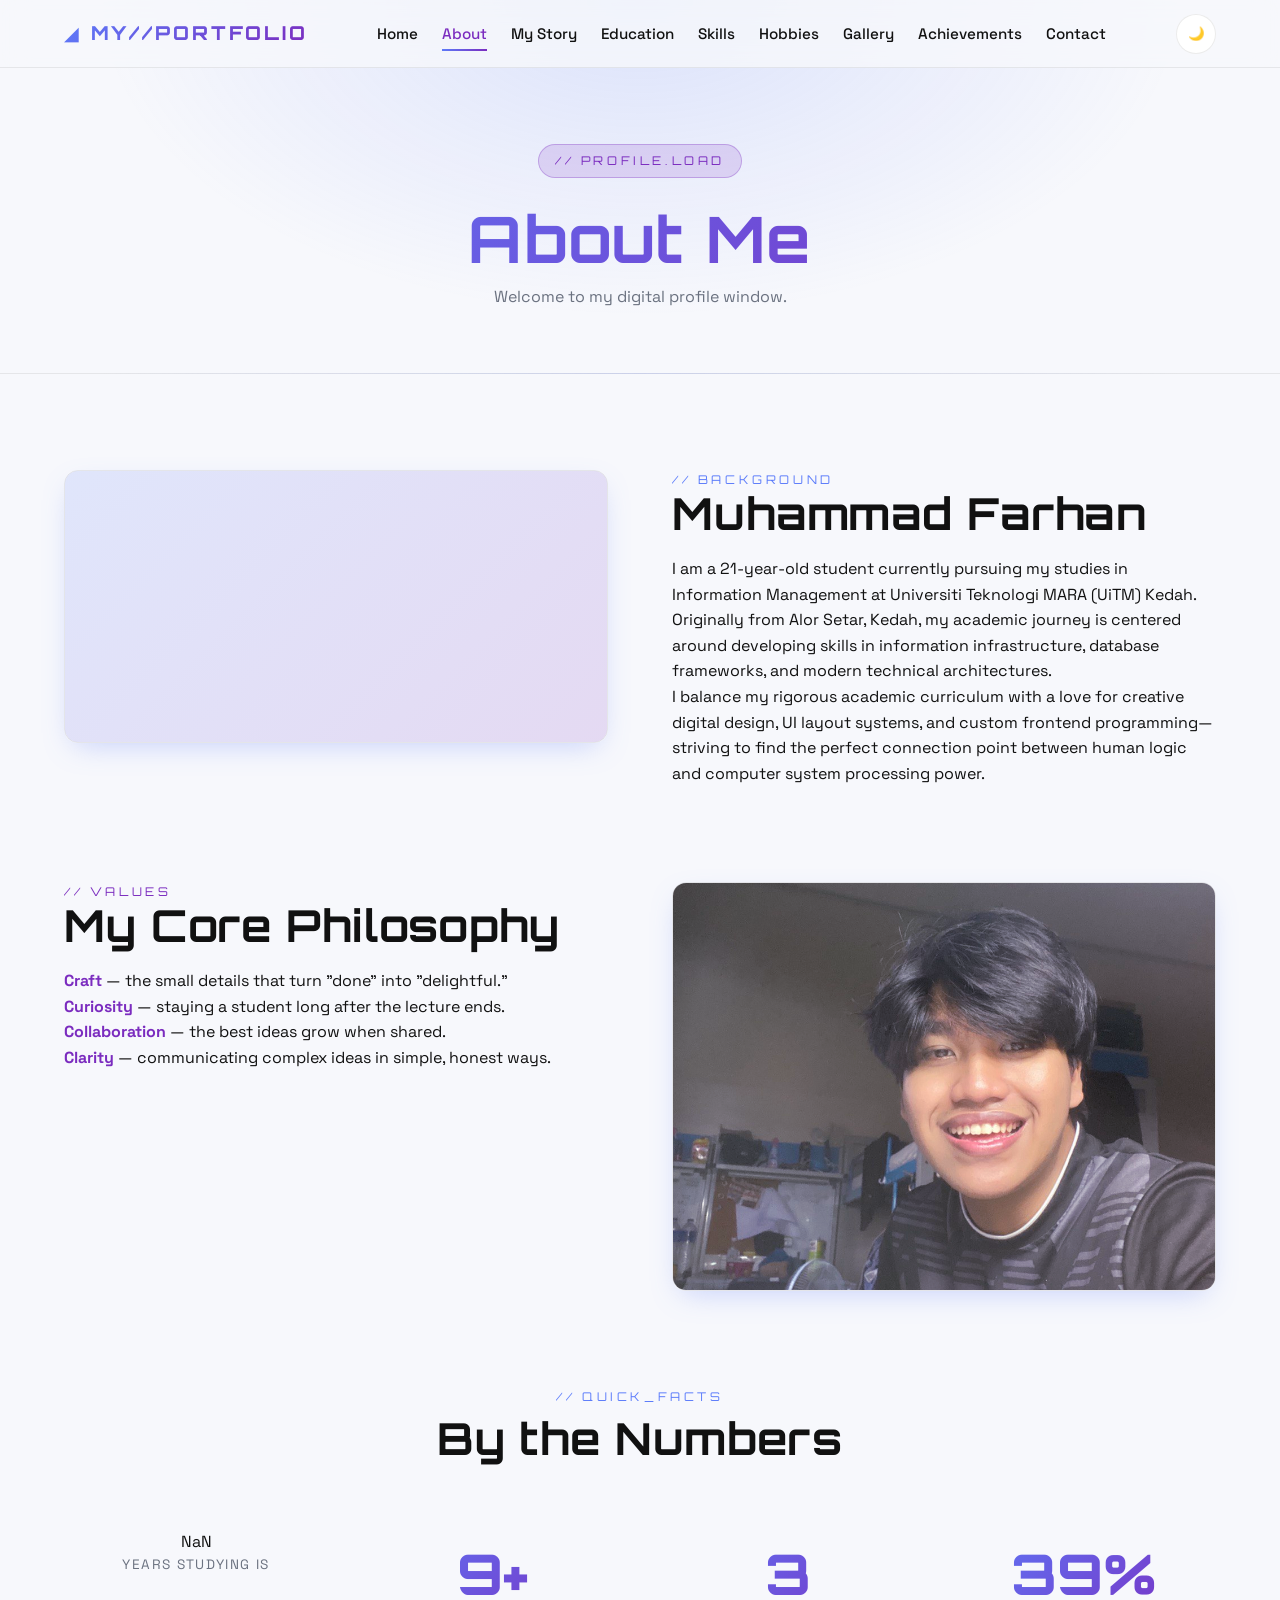
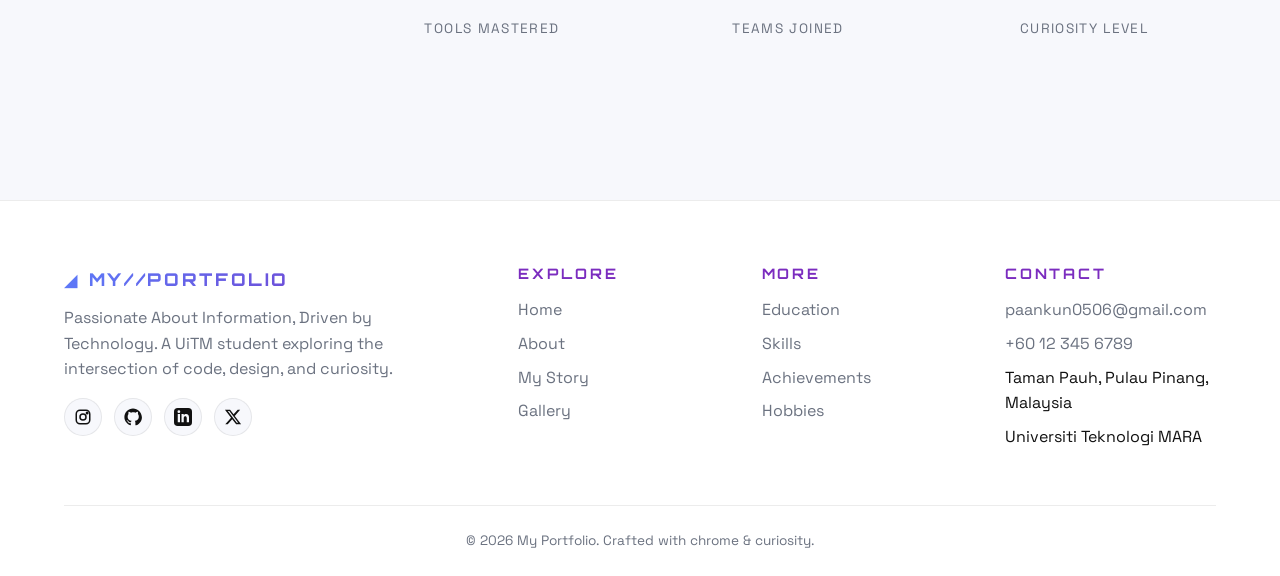
==== commit 67991623: "Update about.html" ====
--- a/about.html
+++ b/about.html
@@ -28,7 +28,7 @@
       <div class="container">
         <div class="split">
           <div class="split-media reveal chrome-sweep">
-            <video id="local-video" autoplay muted loop playsinline posterphoto\WhatsApp Video 2026-06-11 at 4.48.55 PM.mp4" style="width:100%; height:100%; object-fit:cover; display:block;">
+            <video id="local-video" autoplay muted loop playsinline poster"photo\WhatsApp Video 2026-06-11 at 4.48.55 PM.mp4" style="width:100%; height:100%; object-fit:cover; display:block;">
               <source src=photo\WhatsApp Video 2026-06-11 at 4.48.55 PM.mp4" />
               Your browser does not support the video tag.
             </video>
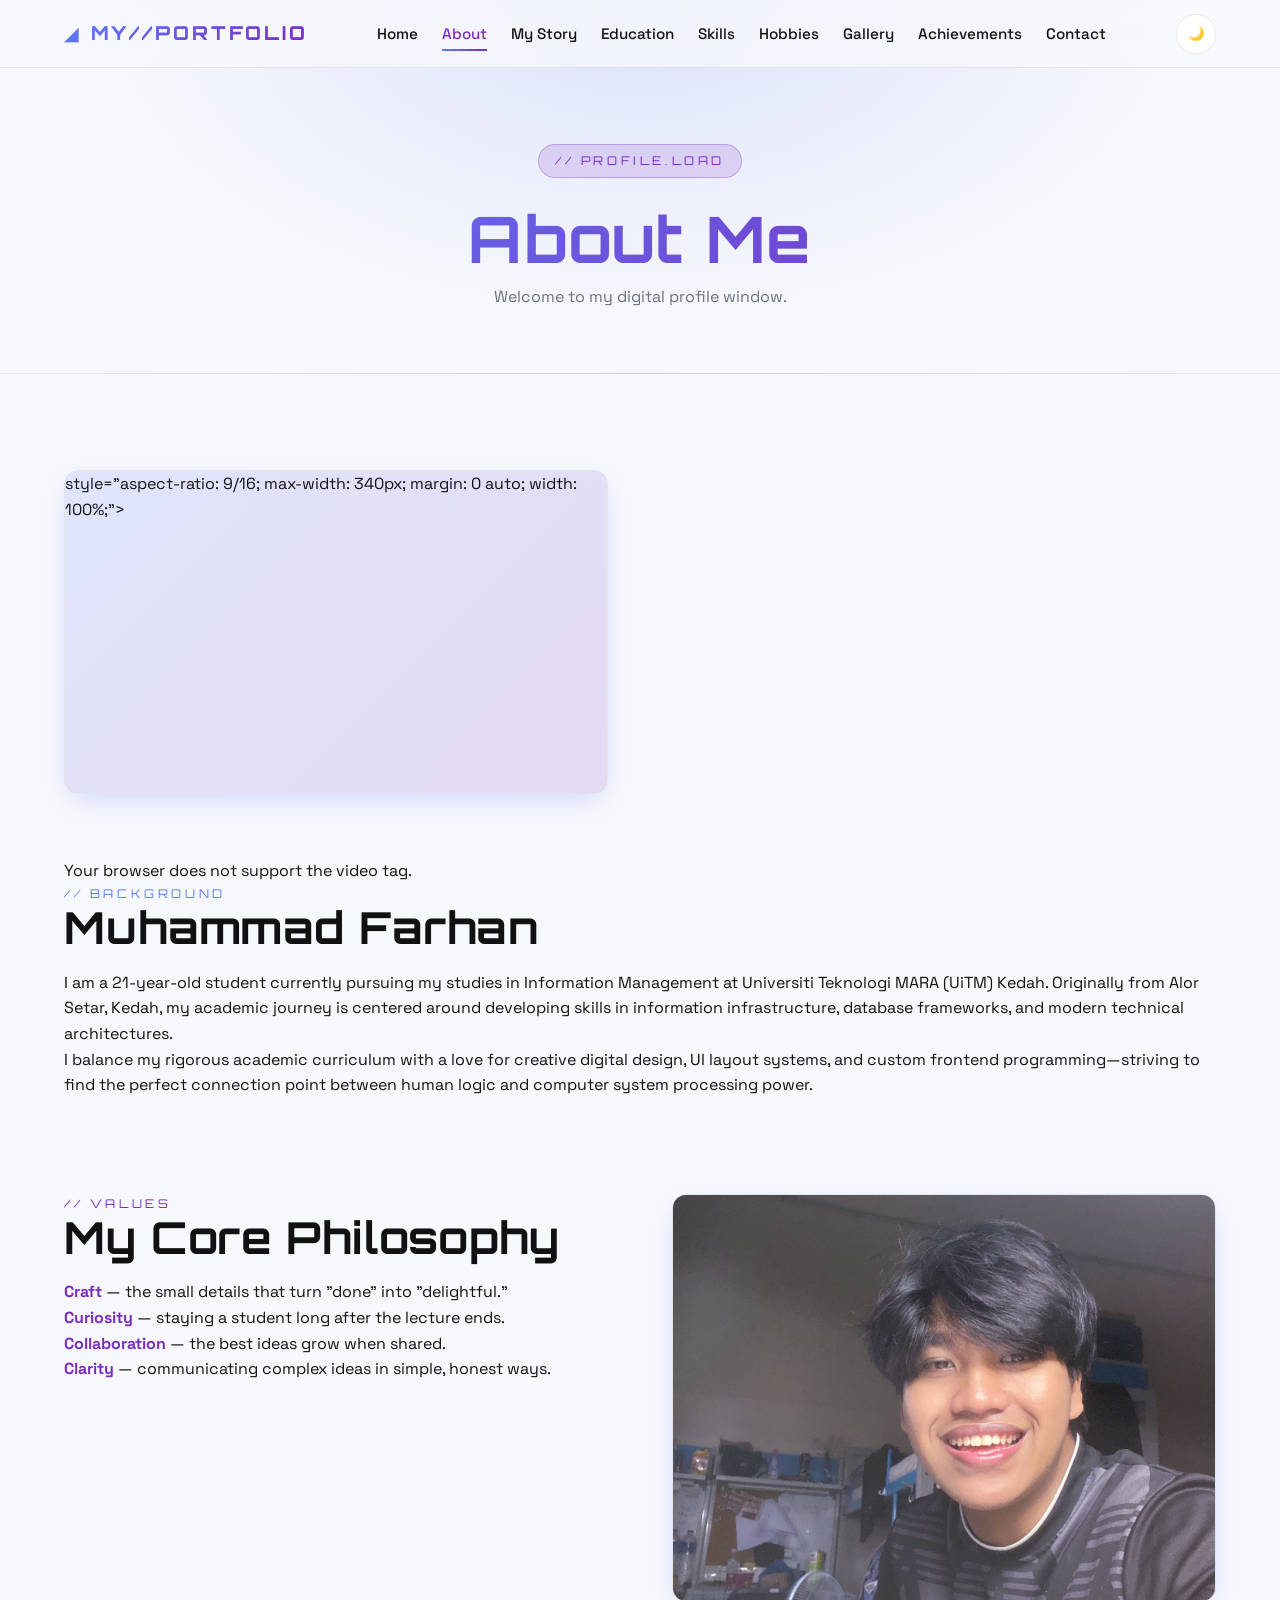
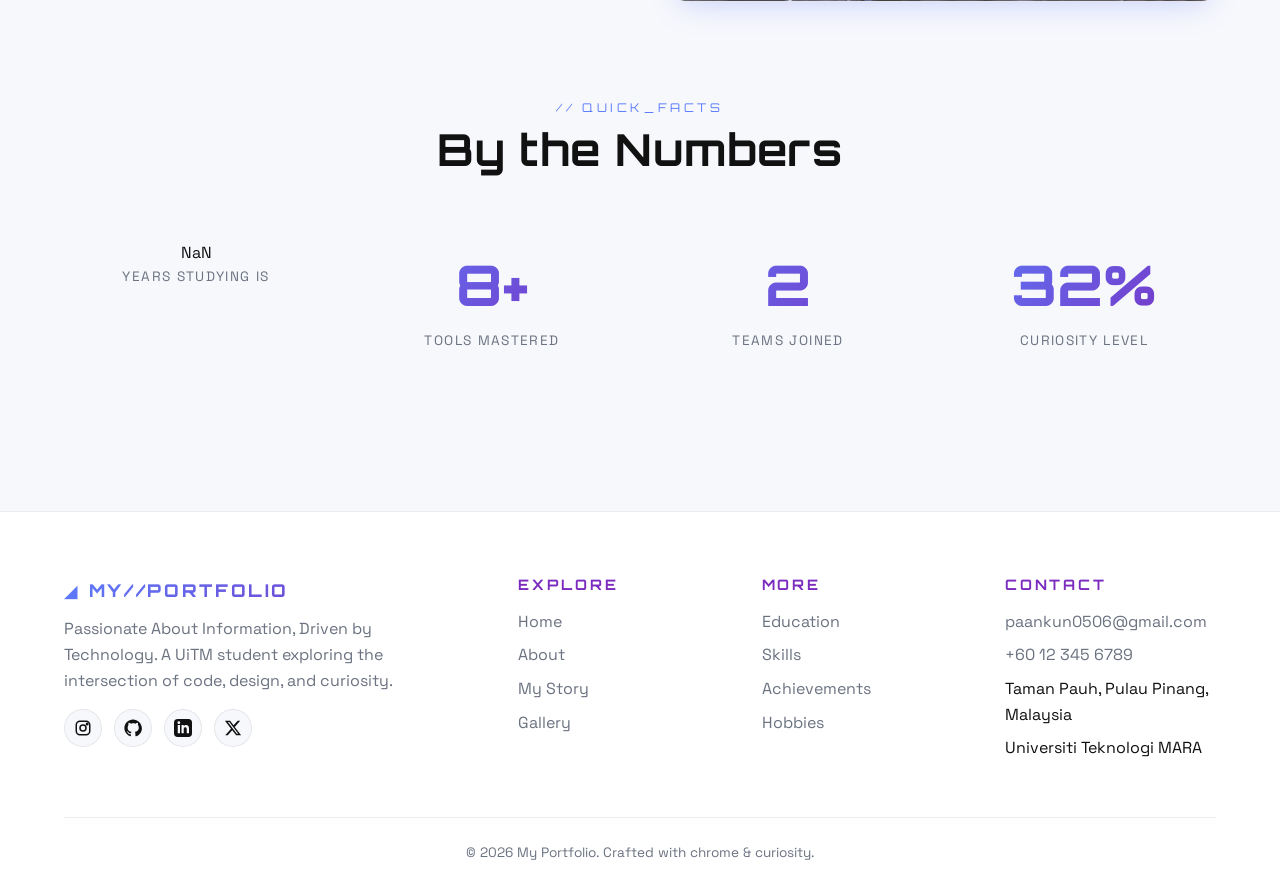
==== commit 232552e6: "Update about.html" ====
--- a/about.html
+++ b/about.html
@@ -27,8 +27,9 @@
     <section>
       <div class="container">
         <div class="split">
-          <div class="split-media reveal chrome-sweep">
-            <video id="local-video" autoplay muted loop playsinline poster"photo\WhatsApp Video 2026-06-11 at 4.48.55 PM.mp4" style="width:100%; height:100%; object-fit:cover; display:block;">
+          <div class="split-media reveal chrome-sweep"> style="aspect-ratio: 9/16; max-width: 340px; margin: 0 auto; width: 100%;">
+            <video id="local-video" src="photo\WhatsApp Video 2026-06-11 at 4.48.55 PM.mp4" loop muted playsinline autoplay></video>
+         </div>
               <source src=photo\WhatsApp Video 2026-06-11 at 4.48.55 PM.mp4" />
               Your browser does not support the video tag.
             </video>
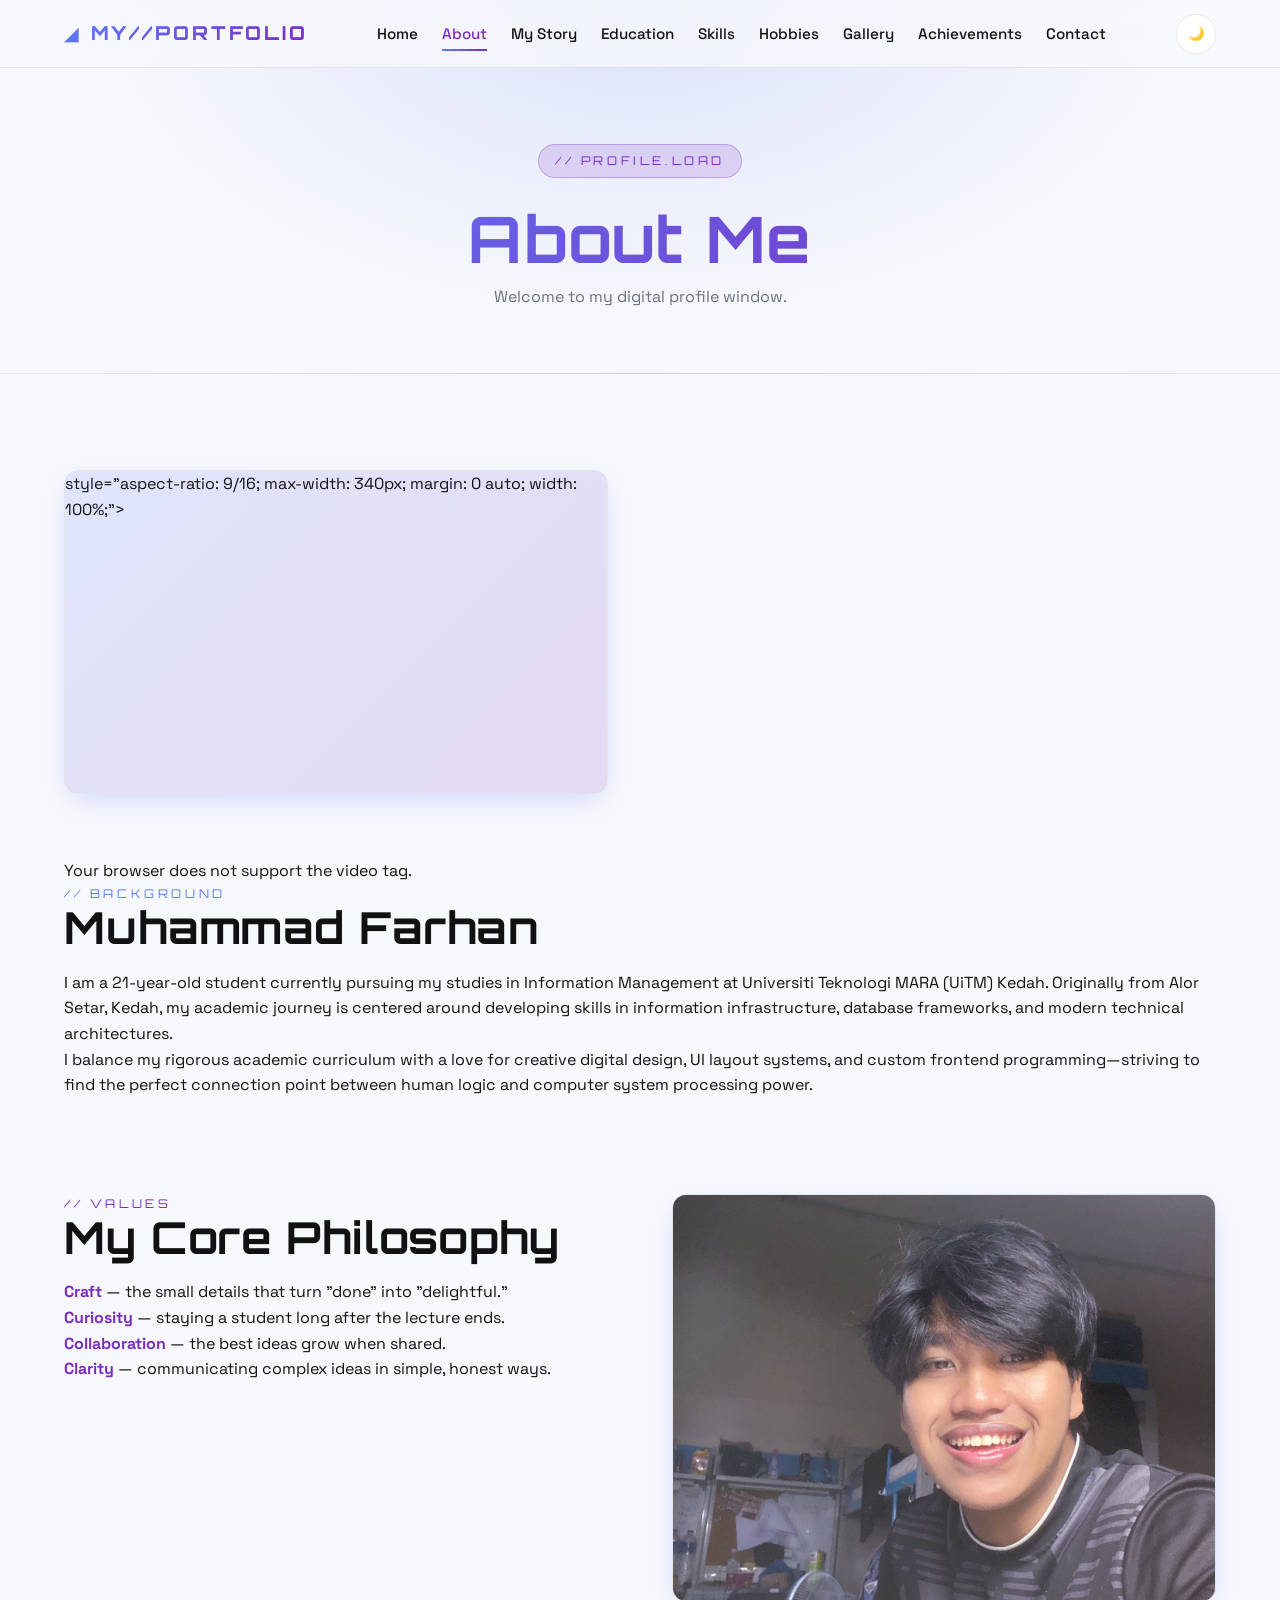
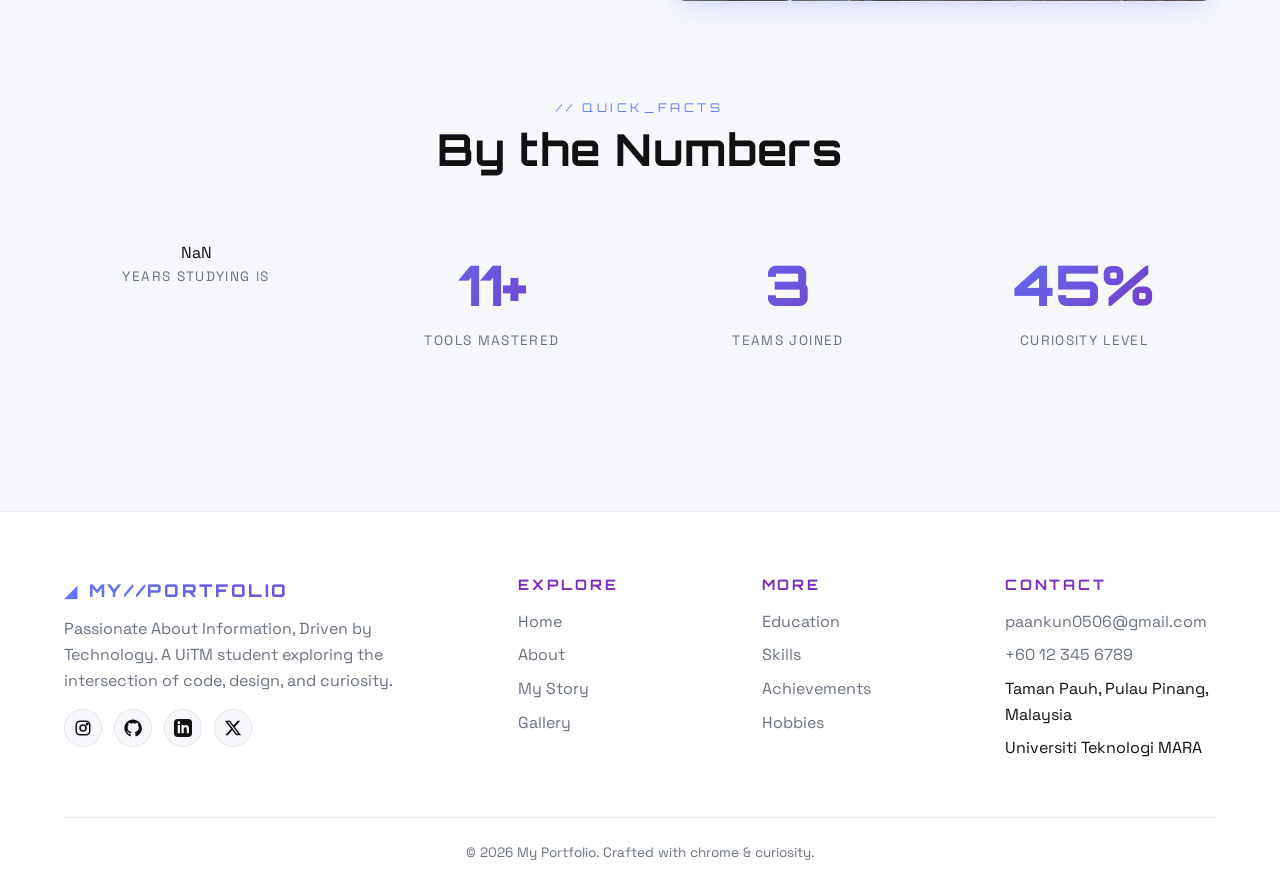
==== commit 672547a6: "Update about.html" ====
--- a/about.html
+++ b/about.html
@@ -27,7 +27,7 @@
     <section>
       <div class="container">
         <div class="split">
-          <div class="split-media reveal chrome-sweep"> style="aspect-ratio: 9/16; max-width: 340px; margin: 0 auto; width: 100%;">
+          <div class="split-media reveal chrome-sweep">style="aspect-ratio: 9/16; max-width: 340px; margin: 0 auto; width: 100%;">
             <video id="local-video" src="photo\WhatsApp Video 2026-06-11 at 4.48.55 PM.mp4" loop muted playsinline autoplay></video>
          </div>
               <source src=photo\WhatsApp Video 2026-06-11 at 4.48.55 PM.mp4" />
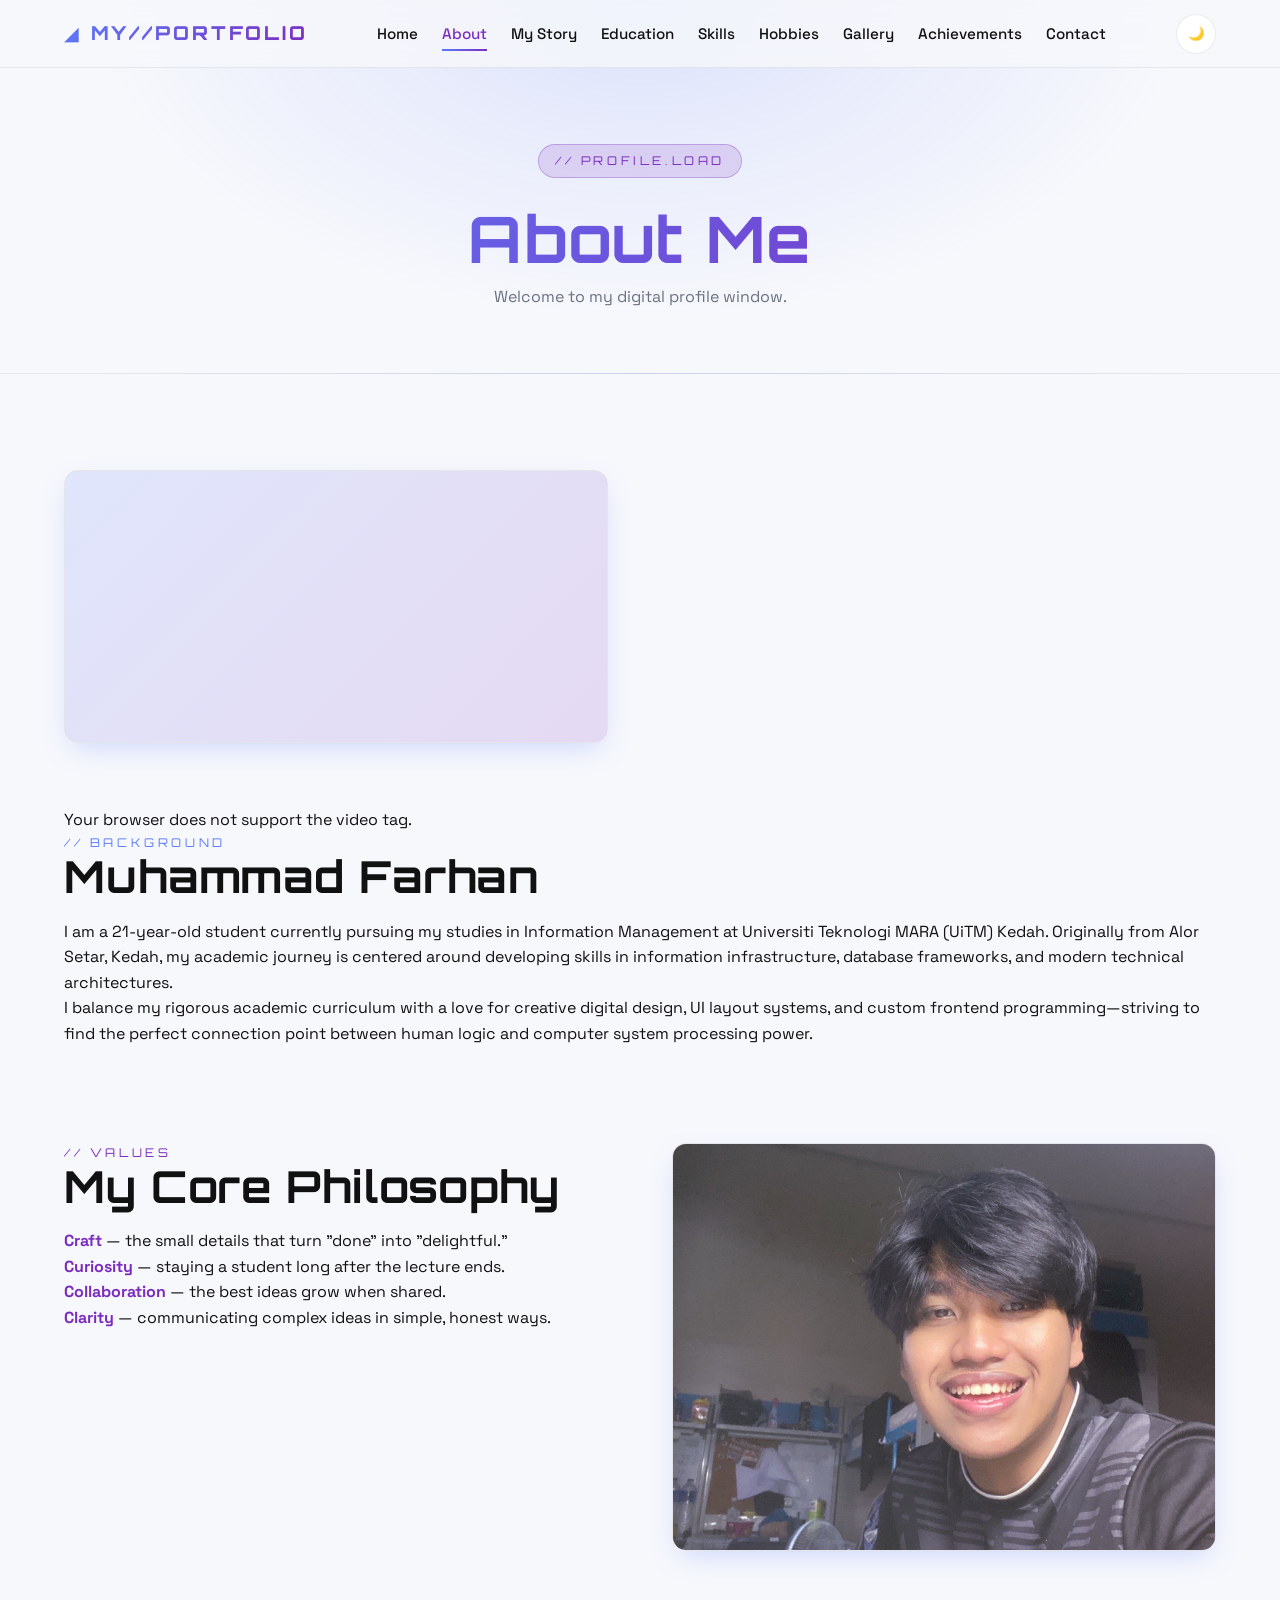
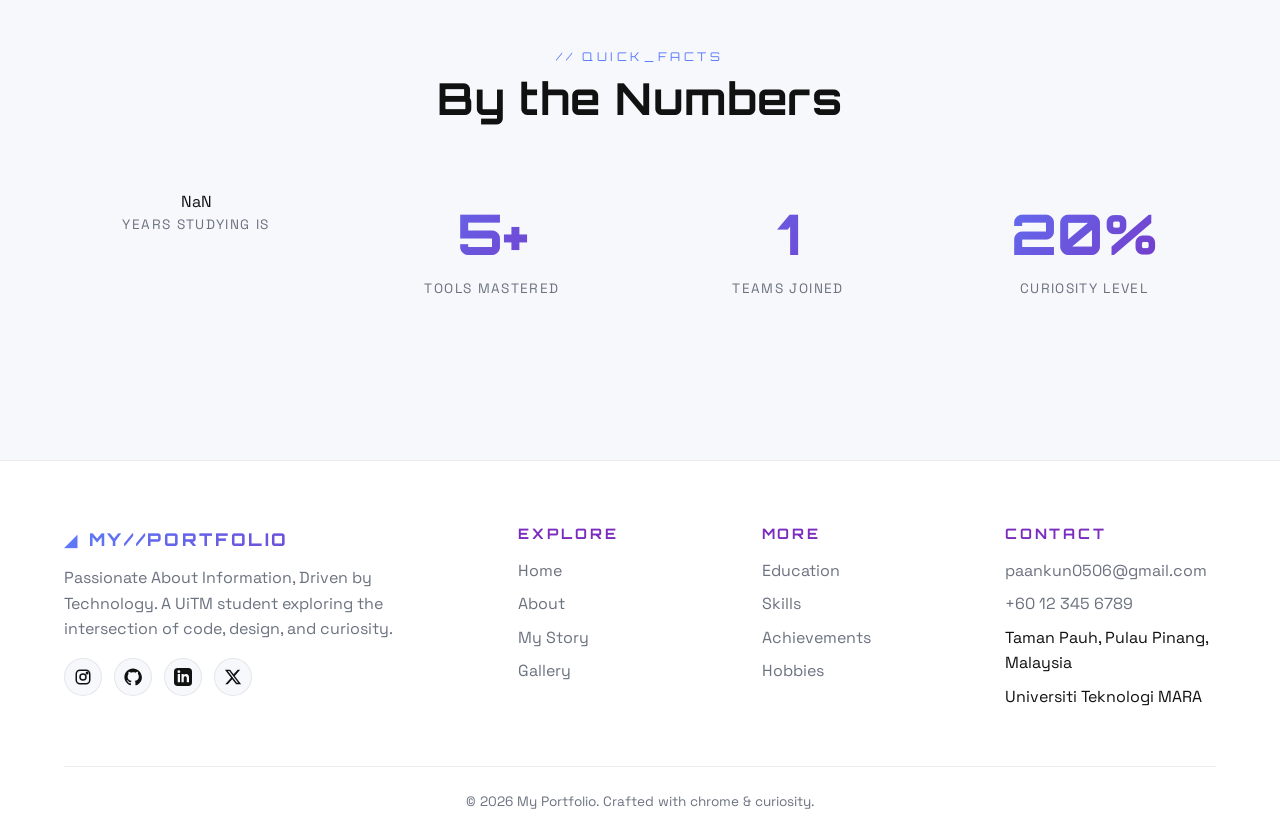
==== commit 8b6dece5: "Update about.html" ====
--- a/about.html
+++ b/about.html
@@ -27,7 +27,7 @@
     <section>
       <div class="container">
         <div class="split">
-          <div class="split-media reveal chrome-sweep">style="aspect-ratio: 9/16; max-width: 340px; margin: 0 auto; width: 100%;">
+          <div class="split-media reveal chrome-sweep">
             <video id="local-video" src="photo\WhatsApp Video 2026-06-11 at 4.48.55 PM.mp4" loop muted playsinline autoplay></video>
          </div>
               <source src=photo\WhatsApp Video 2026-06-11 at 4.48.55 PM.mp4" />
